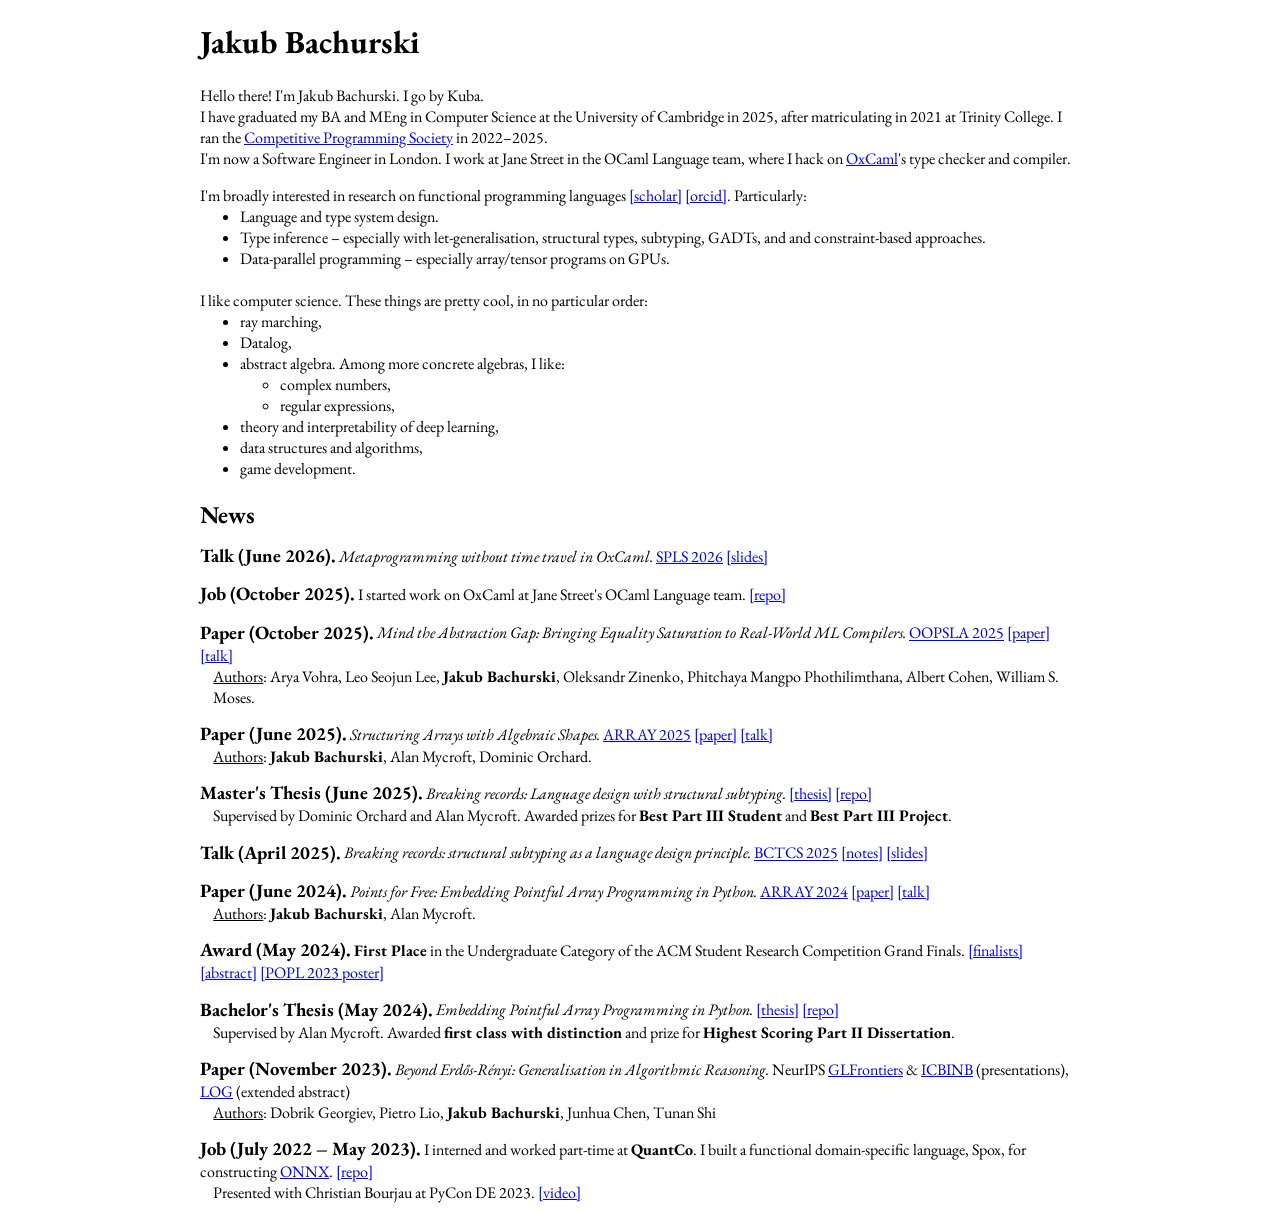
==== index.html @ 7ebc97b0 "Add a front page" ====
<!DOCTYPE html>
<html lang="en">

<head>
    <meta charset="utf-8">
    <title>Jakub Bachurski</title>
    <meta name="description" content="Compiler Engineer at Jane Street.">
    <meta name="author" content="Jakub Bachurski">
    <meta name="viewport" content="width=device-width, initial-scale=1">
    <meta name="keywords" content="jakub,bachurski,cambridge,jane,street">
    <base target="_blank">
    <link href='https://fonts.googleapis.com/css?family=EB Garamond' rel='stylesheet'>
    <link rel="stylesheet" type="text/css" href="./assets/style.css">
</head>

<body>
    <h1>
        Jakub Bachurski
    </h1>
    <p>
        Hello there! I'm Jakub Bachurski. I go by Kuba. <br>
        I have graduated my BA and MEng in Computer Science at the University of Cambridge in 2025,
        after matriculating in 2021 at Trinity College.
        I ran the <a href="https://uccps.github.io">Competitive Programming Society</a> in 2022–2025.<br>
        I'm now a Software Engineer in London. I work at Jane Street in the OCaml Language team,
        where I hack on <a href="https://oxcaml.org">OxCaml</a>'s type checker and compiler.
    </p>
    <div>
        I'm broadly interested in research on functional programming languages
        <a href="https://scholar.google.com/citations?user=J9_k5N4AAAAJ">[scholar]</a>
        <a href="https://orcid.org/0009-0000-7210-3760">[orcid]</a>.
        Particularly:
        <ul>
            <li>Language and type system design.</li>
            <li>Type inference – especially with let-generalisation, structural types, subtyping, GADTs, and
                and constraint-based approaches.</li>
            <li>Data-parallel programming – especially array/tensor programs on GPUs.</li>
        </ul>
    </div> <br>
    <div>
        I like computer science. These things are pretty cool, in no particular order:
        <ul>
            <li>ray marching,</li>
            <li>Datalog,</li>
            <li>abstract algebra. Among more concrete algebras, I like: <ul>
                    <li>complex numbers,</li>
                    <li>regular expressions,</li>
                </ul>
            </li>
            <li>theory and interpretability of deep learning,</li>
            <li>data structures and algorithms,</li>
            <li>game development.</li>
        </ul>
    </div>
    <h2>News</h2>
    <div class="news">
        <h3>Talk (June 2026).</h3>
        <i>Metaprogramming without time travel in OxCaml.</i>
        <a href="https://spli.scot/spls/meetings/2026/june/">SPLS 2026</a>
        <a href="./jane-street/spls-2026.pdf">[slides]</a>
    </div>
    <div class="news">
        <h3>Job (October 2025).</h3>
        I started work on OxCaml at Jane Street's OCaml Language team.
        <a href="https://github.com/oxcaml/oxcaml">[repo]</a>
    </div>
    <div class="news">
        <h3>Paper (October 2025).</h3>
        <i>Mind the Abstraction Gap: Bringing Equality Saturation to Real-World ML Compilers.</i>
        <a href="https://2025.splashcon.org/track/OOPSLA">OOPSLA 2025</a>
        <a href="https://dl.acm.org/doi/10.1145/3736112.3736141">[paper]</a>
        <a href="https://www.youtube.com/watch?v=3Lbs0pJ_OHI">[talk]</a>
        <div class="news-description">
            <u>Authors</u>:
            Arya Vohra, Leo Seojun Lee, <b>Jakub Bachurski</b>, Oleksandr Zinenko,
            Phitchaya Mangpo Phothilimthana, Albert Cohen, William S. Moses.
        </div>
    </div>
    <div class="news">
        <h3>Paper (June 2025).</h3>
        <i>Structuring Arrays with Algebraic Shapes.</i>
        <a href="https://pldi25.sigplan.org/home/ARRAY-2025">ARRAY 2025</a>
        <a href="https://dl.acm.org/doi/10.1145/3736112.3736141">[paper]</a>
        <a href="https://www.youtube.com/watch?v=3Lbs0pJ_OHI">[talk]</a>
        <div class="news-description">
            <u>Authors</u>:
            <b>Jakub Bachurski</b>, Alan Mycroft, Dominic Orchard.
        </div>
    </div>
    <div class="news">
        <h3>Master's Thesis (June 2025).</h3>
        <i>Breaking records: Language design with structural subtyping.</i>
        <a href="./cambridge/masters/thesis.pdf">[thesis]</a>
        <a href="https://github.com/jbachurski/fabric">[repo]</a>
        <div class="news-description">
            Supervised by Dominic Orchard and Alan Mycroft.
            Awarded prizes for <b>Best Part III Student</b> and <b>Best Part III Project</b>.
        </div>
    </div>
    <div class="news">
        <h3>Talk (April 2025).</h3>
        <i>Breaking records: structural subtyping as a language design principle.</i>
        <a href="https://msp.cis.strath.ac.uk/bctcs2025/">BCTCS 2025</a>
        <a href="./cambridge/fabric/index.html">[notes]</a>
        <a href="https://msp.cis.strath.ac.uk/bctcs2025/slides/bachurski.pdf">[slides]</a>
    </div>
    <div class="news">
        <h3>Paper (June 2024).</h3>
        <i>Points for Free: Embedding Pointful Array Programming in Python.</i>
        <a href="https://pldi24.sigplan.org/home/ARRAY-2024">ARRAY 2024</a>
        <a href="https://dl.acm.org/doi/10.1145/3652586.3663312">[paper]</a>
        <a href="https://www.youtube.com/watch?v=-KehgKtl1Rk">[talk]</a>
        <div class="news-description">
            <u>Authors</u>:
            <b>Jakub Bachurski</b>, Alan Mycroft.
        </div>
    </div>
    <div class="news">
        <h3>Award (May 2024).</h3>
        <b>First Place</b> in the Undergraduate Category of the ACM Student Research Competition Grand Finals.
        <a href="https://src.acm.org/grand-finalists/2024">[finalists]</a>
        <a href="https://src.acm.org/binaries/content/assets/src/2024/jakub-bachurski.pdf">[abstract]</a>
        <a href="./cambridge/bachelors/poster.pdf">[POPL 2023 poster]</a>
    </div>
    <div class="news">
        <h3>Bachelor's Thesis (May 2024).</h3>
        <i>Embedding Pointful Array Programming in Python.</i>
        <a href="./cambridge/bachelors/thesis.pdf">[thesis]</a>
        <a href="https://github.com/jbachurski/ein">[repo]</a>
        <div class="news-description">
            Supervised by Alan Mycroft. Awarded <b>first class with distinction</b> and
            prize for <b>Highest Scoring Part II Dissertation</b>.
        </div>
    </div>
    <div class="news">
        <h3>Paper (November 2023).</h3>
        <i>Beyond Erdős-Rényi: Generalisation in Algorithmic Reasoning.</i>
        NeurIPS <a href="https://openreview.net/forum?id=QA3Z1cPDrc">GLFrontiers</a> &
        <a href="https://openreview.net/forum?id=loTgtzhoI2">ICBINB</a> (presentations),
        <a href="https://openreview.net/forum?id=TTxQAkg9QG">LOG</a> (extended abstract)
        <div class="news-description">
            <u>Authors</u>:
            Dobrik Georgiev, Pietro Lio, <b>Jakub Bachurski</b>, Junhua Chen, Tunan Shi
        </div>
    </div>
    <div class="news">
        <h3>Job (July 2022 – May 2023).</h3>
        I interned and worked part-time at <b>QuantCo</b>.
        I built a functional domain-specific language, Spox,
        for constructing <a href="https://github.com/onnx/onnx">ONNX</a>.
        <a href="https://github.com/Quantco/spox">[repo]</a>
        <div class="news-description">
            Presented with Christian Bourjau at PyCon DE 2023.
            <a href="https://www.youtube.com/watch?v=g9XFdSrDqhM">[video]</a>
        </div>
    </div>
</body>

</html>
---- assets/style.css ----
* {
    -webkit-font-smoothing: antialiased;
    -moz-osx-font-smoothing: grayscale;
}

html {
    font-family: 'EB Garamond', serif;
}

body {
    padding-left: 15%;
    padding-right: 15%;
}

.title {
    margin-top: 50pt;
    font-size: 20pt;
}

ul,
ol {
    margin-top: 0;
    margin-bottom: 0;
}

.news-description {
    margin-left: 10pt;
    margin-top: 0;
    margin-bottom: 0;
}

h2 {
    margin-bottom: 0pt;
}

h3 {
    display: inline-block;
    margin-top: 10pt;
    margin-bottom: 0pt;
}
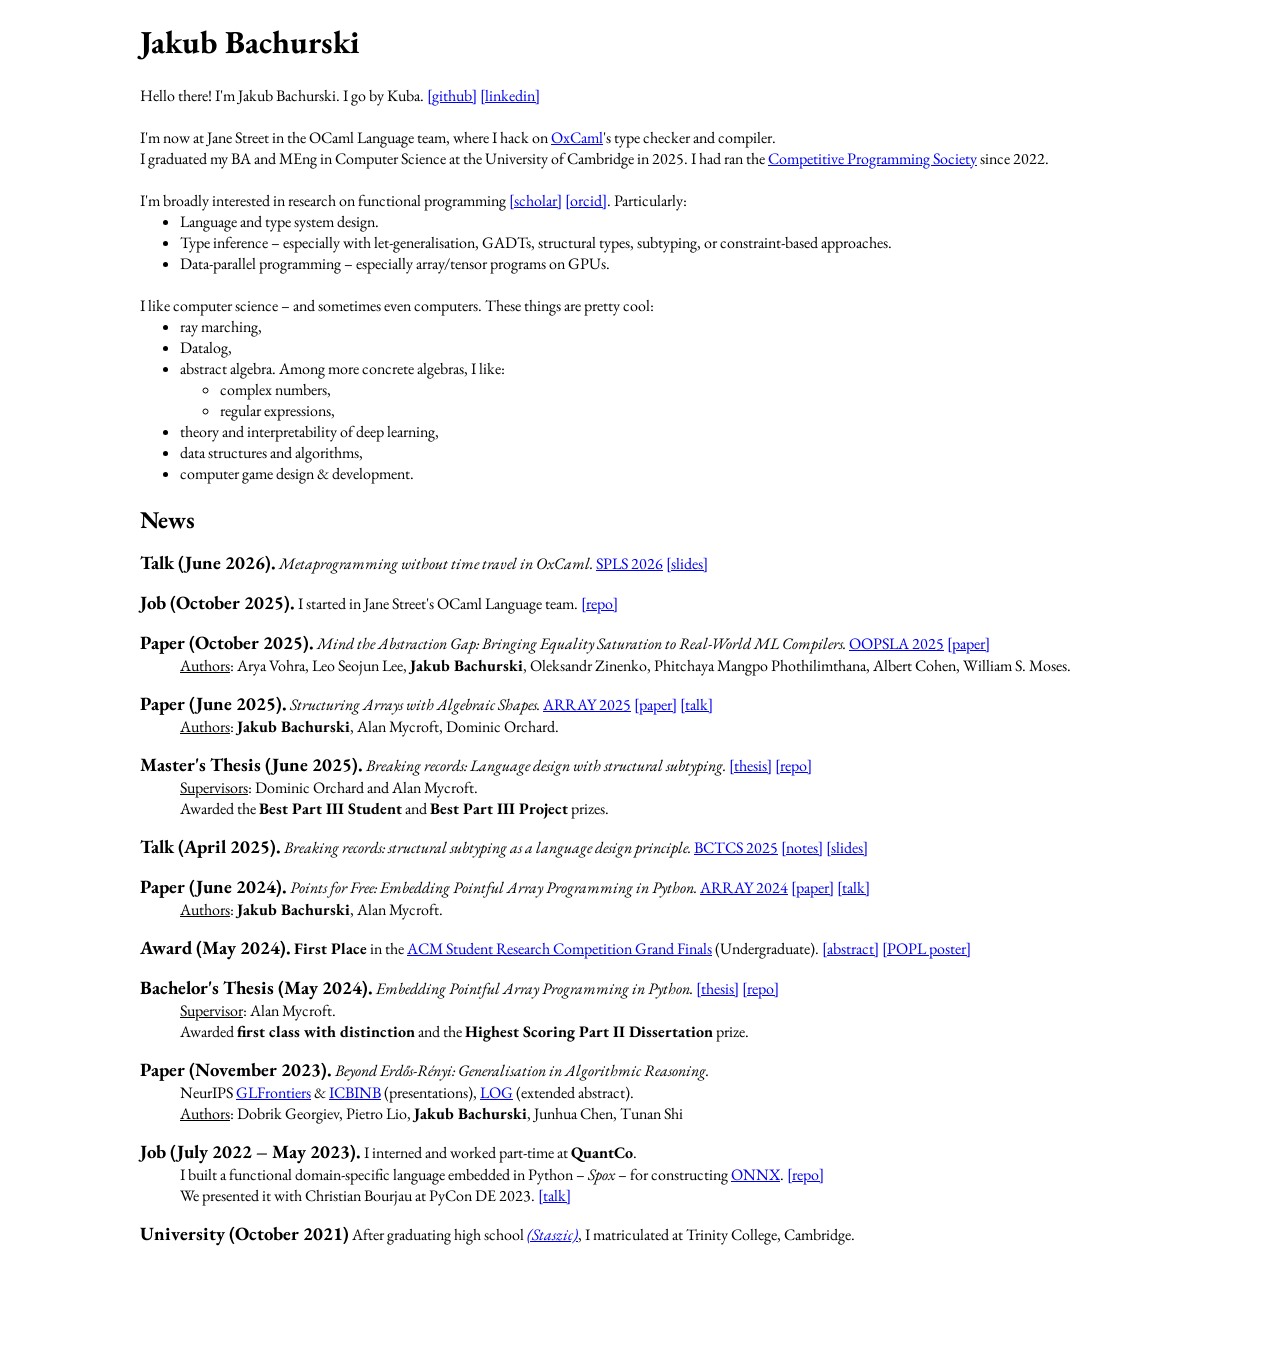
==== commit fb15bef1: "Front page updates" ====
--- a/index.html
+++ b/index.html
@@ -4,156 +4,171 @@
 <head>
     <meta charset="utf-8">
     <title>Jakub Bachurski</title>
-    <meta name="description" content="Compiler Engineer at Jane Street.">
+    <meta name="description" content="Compiler Engineer at Jane Street">
     <meta name="author" content="Jakub Bachurski">
     <meta name="viewport" content="width=device-width, initial-scale=1">
-    <meta name="keywords" content="jakub,bachurski,cambridge,jane,street">
+    <meta name="keywords" content="jakub,bachurski,staszic,cambridge,trinity,jane,street">
     <base target="_blank">
     <link href='https://fonts.googleapis.com/css?family=EB Garamond' rel='stylesheet'>
     <link rel="stylesheet" type="text/css" href="./assets/style.css">
 </head>
 
 <body>
-    <h1>
-        Jakub Bachurski
-    </h1>
-    <p>
-        Hello there! I'm Jakub Bachurski. I go by Kuba. <br>
-        I have graduated my BA and MEng in Computer Science at the University of Cambridge in 2025,
-        after matriculating in 2021 at Trinity College.
-        I ran the <a href="https://uccps.github.io">Competitive Programming Society</a> in 2022–2025.<br>
-        I'm now a Software Engineer in London. I work at Jane Street in the OCaml Language team,
-        where I hack on <a href="https://oxcaml.org">OxCaml</a>'s type checker and compiler.
-    </p>
-    <div>
-        I'm broadly interested in research on functional programming languages
-        <a href="https://scholar.google.com/citations?user=J9_k5N4AAAAJ">[scholar]</a>
-        <a href="https://orcid.org/0009-0000-7210-3760">[orcid]</a>.
-        Particularly:
-        <ul>
-            <li>Language and type system design.</li>
-            <li>Type inference – especially with let-generalisation, structural types, subtyping, GADTs, and
-                and constraint-based approaches.</li>
-            <li>Data-parallel programming – especially array/tensor programs on GPUs.</li>
-        </ul>
-    </div> <br>
-    <div>
-        I like computer science. These things are pretty cool, in no particular order:
-        <ul>
-            <li>ray marching,</li>
-            <li>Datalog,</li>
-            <li>abstract algebra. Among more concrete algebras, I like: <ul>
-                    <li>complex numbers,</li>
-                    <li>regular expressions,</li>
-                </ul>
-            </li>
-            <li>theory and interpretability of deep learning,</li>
-            <li>data structures and algorithms,</li>
-            <li>game development.</li>
-        </ul>
-    </div>
-    <h2>News</h2>
-    <div class="news">
-        <h3>Talk (June 2026).</h3>
-        <i>Metaprogramming without time travel in OxCaml.</i>
-        <a href="https://spli.scot/spls/meetings/2026/june/">SPLS 2026</a>
-        <a href="./jane-street/spls-2026.pdf">[slides]</a>
-    </div>
-    <div class="news">
-        <h3>Job (October 2025).</h3>
-        I started work on OxCaml at Jane Street's OCaml Language team.
-        <a href="https://github.com/oxcaml/oxcaml">[repo]</a>
-    </div>
-    <div class="news">
-        <h3>Paper (October 2025).</h3>
-        <i>Mind the Abstraction Gap: Bringing Equality Saturation to Real-World ML Compilers.</i>
-        <a href="https://2025.splashcon.org/track/OOPSLA">OOPSLA 2025</a>
-        <a href="https://dl.acm.org/doi/10.1145/3736112.3736141">[paper]</a>
-        <a href="https://www.youtube.com/watch?v=3Lbs0pJ_OHI">[talk]</a>
-        <div class="news-description">
-            <u>Authors</u>:
-            Arya Vohra, Leo Seojun Lee, <b>Jakub Bachurski</b>, Oleksandr Zinenko,
-            Phitchaya Mangpo Phothilimthana, Albert Cohen, William S. Moses.
+    <h1>Jakub Bachurski</h1>
+
+    <section>
+        <div>
+            Hello there! I'm Jakub Bachurski. I go by Kuba.
+            <a href="https://github.com/jbachurski">[github]</a>
+            <a href="https://linkedin.com/in/jbachurski/">[linkedin]</a>
+        </div> <br />
+        <div>
+            I'm now at Jane Street in the OCaml Language team,
+            where I hack on <a href="https://oxcaml.org">OxCaml</a>'s type checker and compiler.
+            <br />
+            I graduated my BA and MEng in Computer Science at the University of Cambridge in 2025.
+            I had ran the <a href="https://uccps.github.io">Competitive Programming Society</a> since 2022.
+        </div> <br />
+        <div>
+            I'm broadly interested in research on functional programming
+            <a href="https://scholar.google.com/citations?user=J9_k5N4AAAAJ">[scholar]</a>
+            <a href="https://orcid.org/0009-0000-7210-3760">[orcid]</a>.
+            Particularly:
+            <ul>
+                <li>Language and type system design.</li>
+                <li>Type inference – especially with let-generalisation, GADTs,
+                    structural types, subtyping, or constraint-based approaches.</li>
+                <li>Data-parallel programming – especially array/tensor programs on GPUs.</li>
+            </ul>
+        </div> <br />
+        <div>
+            I like computer science – and sometimes even computers. These things are pretty cool:
+            <ul>
+                <li>ray marching,</li>
+                <li>Datalog,</li>
+                <li>abstract algebra. Among more concrete algebras, I like: <ul>
+                        <li>complex numbers,</li>
+                        <li>regular expressions,</li>
+                    </ul>
+                </li>
+                <li>theory and interpretability of deep learning,</li>
+                <li>data structures and algorithms,</li>
+                <li>computer game design & development.</li>
+            </ul>
         </div>
-    </div>
-    <div class="news">
-        <h3>Paper (June 2025).</h3>
-        <i>Structuring Arrays with Algebraic Shapes.</i>
-        <a href="https://pldi25.sigplan.org/home/ARRAY-2025">ARRAY 2025</a>
-        <a href="https://dl.acm.org/doi/10.1145/3736112.3736141">[paper]</a>
-        <a href="https://www.youtube.com/watch?v=3Lbs0pJ_OHI">[talk]</a>
-        <div class="news-description">
-            <u>Authors</u>:
-            <b>Jakub Bachurski</b>, Alan Mycroft, Dominic Orchard.
-        </div>
-    </div>
-    <div class="news">
-        <h3>Master's Thesis (June 2025).</h3>
-        <i>Breaking records: Language design with structural subtyping.</i>
-        <a href="./cambridge/masters/thesis.pdf">[thesis]</a>
-        <a href="https://github.com/jbachurski/fabric">[repo]</a>
-        <div class="news-description">
-            Supervised by Dominic Orchard and Alan Mycroft.
-            Awarded prizes for <b>Best Part III Student</b> and <b>Best Part III Project</b>.
-        </div>
-    </div>
-    <div class="news">
-        <h3>Talk (April 2025).</h3>
-        <i>Breaking records: structural subtyping as a language design principle.</i>
-        <a href="https://msp.cis.strath.ac.uk/bctcs2025/">BCTCS 2025</a>
-        <a href="./cambridge/fabric/index.html">[notes]</a>
-        <a href="https://msp.cis.strath.ac.uk/bctcs2025/slides/bachurski.pdf">[slides]</a>
-    </div>
-    <div class="news">
-        <h3>Paper (June 2024).</h3>
-        <i>Points for Free: Embedding Pointful Array Programming in Python.</i>
-        <a href="https://pldi24.sigplan.org/home/ARRAY-2024">ARRAY 2024</a>
-        <a href="https://dl.acm.org/doi/10.1145/3652586.3663312">[paper]</a>
-        <a href="https://www.youtube.com/watch?v=-KehgKtl1Rk">[talk]</a>
-        <div class="news-description">
-            <u>Authors</u>:
-            <b>Jakub Bachurski</b>, Alan Mycroft.
-        </div>
-    </div>
-    <div class="news">
-        <h3>Award (May 2024).</h3>
-        <b>First Place</b> in the Undergraduate Category of the ACM Student Research Competition Grand Finals.
-        <a href="https://src.acm.org/grand-finalists/2024">[finalists]</a>
-        <a href="https://src.acm.org/binaries/content/assets/src/2024/jakub-bachurski.pdf">[abstract]</a>
-        <a href="./cambridge/bachelors/poster.pdf">[POPL 2023 poster]</a>
-    </div>
-    <div class="news">
-        <h3>Bachelor's Thesis (May 2024).</h3>
-        <i>Embedding Pointful Array Programming in Python.</i>
-        <a href="./cambridge/bachelors/thesis.pdf">[thesis]</a>
-        <a href="https://github.com/jbachurski/ein">[repo]</a>
-        <div class="news-description">
-            Supervised by Alan Mycroft. Awarded <b>first class with distinction</b> and
-            prize for <b>Highest Scoring Part II Dissertation</b>.
-        </div>
-    </div>
-    <div class="news">
-        <h3>Paper (November 2023).</h3>
-        <i>Beyond Erdős-Rényi: Generalisation in Algorithmic Reasoning.</i>
-        NeurIPS <a href="https://openreview.net/forum?id=QA3Z1cPDrc">GLFrontiers</a> &
-        <a href="https://openreview.net/forum?id=loTgtzhoI2">ICBINB</a> (presentations),
-        <a href="https://openreview.net/forum?id=TTxQAkg9QG">LOG</a> (extended abstract)
-        <div class="news-description">
-            <u>Authors</u>:
-            Dobrik Georgiev, Pietro Lio, <b>Jakub Bachurski</b>, Junhua Chen, Tunan Shi
-        </div>
-    </div>
-    <div class="news">
-        <h3>Job (July 2022 – May 2023).</h3>
-        I interned and worked part-time at <b>QuantCo</b>.
-        I built a functional domain-specific language, Spox,
-        for constructing <a href="https://github.com/onnx/onnx">ONNX</a>.
-        <a href="https://github.com/Quantco/spox">[repo]</a>
-        <div class="news-description">
-            Presented with Christian Bourjau at PyCon DE 2023.
-            <a href="https://www.youtube.com/watch?v=g9XFdSrDqhM">[video]</a>
-        </div>
-    </div>
+    </section>
+
+    <section>
+        <h2>News</h2>
+        <dl>
+            <dt>
+                <h3>Talk (June 2026).</h3>
+                <i>Metaprogramming without time travel in OxCaml.</i>
+                <a href="https://spli.scot/spls/meetings/2026/june/">SPLS 2026</a>
+                <a href="./jane-street/spls-2026.pdf">[slides]</a>
+            </dt>
+            <dt>
+                <h3>Job (October 2025).</h3>
+                I started in Jane Street's OCaml Language team.
+                <a href="https://github.com/oxcaml/oxcaml">[repo]</a>
+            </dt>
+            <dt>
+                <h3>Paper (October 2025).</h3>
+                <i>Mind the Abstraction Gap: Bringing Equality Saturation to Real-World ML Compilers.</i>
+                <a href="https://2025.splashcon.org/track/OOPSLA">OOPSLA 2025</a>
+                <a href="https://dl.acm.org/doi/10.1145/3763062">[paper]</a>
+            </dt>
+            <dd>
+                <u>Authors</u>:
+                Arya Vohra, Leo Seojun Lee, <b>Jakub Bachurski</b>, Oleksandr Zinenko,
+                Phitchaya Mangpo Phothilimthana, Albert Cohen, William S. Moses.
+            </dd>
+            <dt>
+                <h3>Paper (June 2025).</h3>
+                <i>Structuring Arrays with Algebraic Shapes.</i>
+                <a href="https://pldi25.sigplan.org/home/ARRAY-2025">ARRAY 2025</a>
+                <a href="https://dl.acm.org/doi/10.1145/3736112.3736141">[paper]</a>
+                <a href="https://www.youtube.com/watch?v=3Lbs0pJ_OHI">[talk]</a>
+            </dt>
+            <dd>
+                <u>Authors</u>:
+                <b>Jakub Bachurski</b>, Alan Mycroft, Dominic Orchard.
+            </dd>
+            <dt>
+                <h3>Master's Thesis (June 2025).</h3>
+                <i>Breaking records: Language design with structural subtyping.</i>
+                <a href="./cambridge/masters/thesis.pdf">[thesis]</a>
+                <a href="https://github.com/jbachurski/fabric">[repo]</a>
+            </dt>
+            <dd>
+                <u>Supervisors</u>: Dominic Orchard and Alan Mycroft.<br />
+                Awarded the <b>Best Part III Student</b> and <b>Best Part III Project</b> prizes.
+            </dd>
+            <dt>
+                <h3>Talk (April 2025).</h3>
+                <i>Breaking records: structural subtyping as a language design principle.</i>
+                <a href="https://msp.cis.strath.ac.uk/bctcs2025/">BCTCS 2025</a>
+                <a href="./cambridge/fabric/index.html">[notes]</a>
+                <a href="https://msp.cis.strath.ac.uk/bctcs2025/slides/bachurski.pdf">[slides]</a>
+            </dt>
+            <dt>
+                <h3>Paper (June 2024).</h3>
+                <i>Points for Free: Embedding Pointful Array Programming in Python.</i>
+                <a href="https://pldi24.sigplan.org/home/ARRAY-2024">ARRAY 2024</a>
+                <a href="https://dl.acm.org/doi/10.1145/3652586.3663312">[paper]</a>
+                <a href="https://www.youtube.com/watch?v=-KehgKtl1Rk">[talk]</a>
+            </dt>
+            <dd>
+                <u>Authors</u>:
+                <b>Jakub Bachurski</b>, Alan Mycroft.
+            </dd>
+            <dt>
+                <h3>Award (May 2024).</h3>
+                <b>First Place</b> in the
+                <a href="https://src.acm.org/grand-finalists/2024">ACM Student Research Competition Grand Finals</a>
+                (Undergraduate).
+                <a href="https://src.acm.org/binaries/content/assets/src/2024/jakub-bachurski.pdf">[abstract]</a>
+                <a href="./cambridge/bachelors/poster.pdf">[POPL poster]</a>
+            </dt>
+            <dt>
+                <h3>Bachelor's Thesis (May 2024).</h3>
+                <i>Embedding Pointful Array Programming in Python.</i>
+                <a href="./cambridge/bachelors/thesis.pdf">[thesis]</a>
+                <a href="https://github.com/jbachurski/ein">[repo]</a>
+            </dt>
+            <dd>
+                <u>Supervisor</u>: Alan Mycroft.<br /> Awarded <b>first class with distinction</b> and the
+                <b>Highest Scoring Part II Dissertation</b> prize.
+            </dd>
+            <dt>
+                <h3>Paper (November 2023).</h3>
+                <i>Beyond Erdős-Rényi: Generalisation in Algorithmic Reasoning.</i>
+            </dt>
+            <dd>
+                NeurIPS <a href="https://openreview.net/forum?id=QA3Z1cPDrc">GLFrontiers</a> &
+                <a href="https://openreview.net/forum?id=loTgtzhoI2">ICBINB</a> (presentations),
+                <a href="https://openreview.net/forum?id=TTxQAkg9QG">LOG</a> (extended abstract). <br />
+                <u>Authors</u>:
+                Dobrik Georgiev, Pietro Lio, <b>Jakub Bachurski</b>, Junhua Chen, Tunan Shi
+            </dd>
+            <dt>
+                <h3>Job (July 2022 – May 2023).</h3>
+                I interned and worked part-time at <b>QuantCo</b>.
+            </dt>
+            <dd>
+                I built a functional domain-specific language embedded in Python – <i>Spox</i> –
+                for constructing <a href="https://github.com/onnx/onnx">ONNX</a>.
+                <a href="https://github.com/Quantco/spox">[repo]</a> <br />
+                We presented it with Christian Bourjau at PyCon DE 2023.
+                <a href="https://www.youtube.com/watch?v=g9XFdSrDqhM">[talk]</a>
+            </dd>
+            <dt>
+                <h3>University (October 2021)</h3>
+                After graduating high school <i><a href="https://www.staszic.waw.pl">(Staszic)</a></i>,
+                I matriculated at Trinity College, Cambridge.
+            </dt>
+        </dl>
+    </section>
 </body>
 
 </html>
--- a/assets/style.css
+++ b/assets/style.css
@@ -5,11 +5,13 @@
 
 html {
     font-family: 'EB Garamond', serif;
+    padding-left: 5%;
+    padding-right: 5%;
 }
 
 body {
-    padding-left: 15%;
-    padding-right: 15%;
+    margin: 0 auto 10% auto;
+    max-width: 125ch;
 }
 
 .title {
@@ -18,13 +20,8 @@
 }
 
 ul,
-ol {
-    margin-top: 0;
-    margin-bottom: 0;
-}
-
-.news-description {
-    margin-left: 10pt;
+ol,
+dl {
     margin-top: 0;
     margin-bottom: 0;
 }
@@ -35,6 +32,6 @@
 
 h3 {
     display: inline-block;
-    margin-top: 10pt;
+    margin-top: 1.5ch;
     margin-bottom: 0pt;
 }
